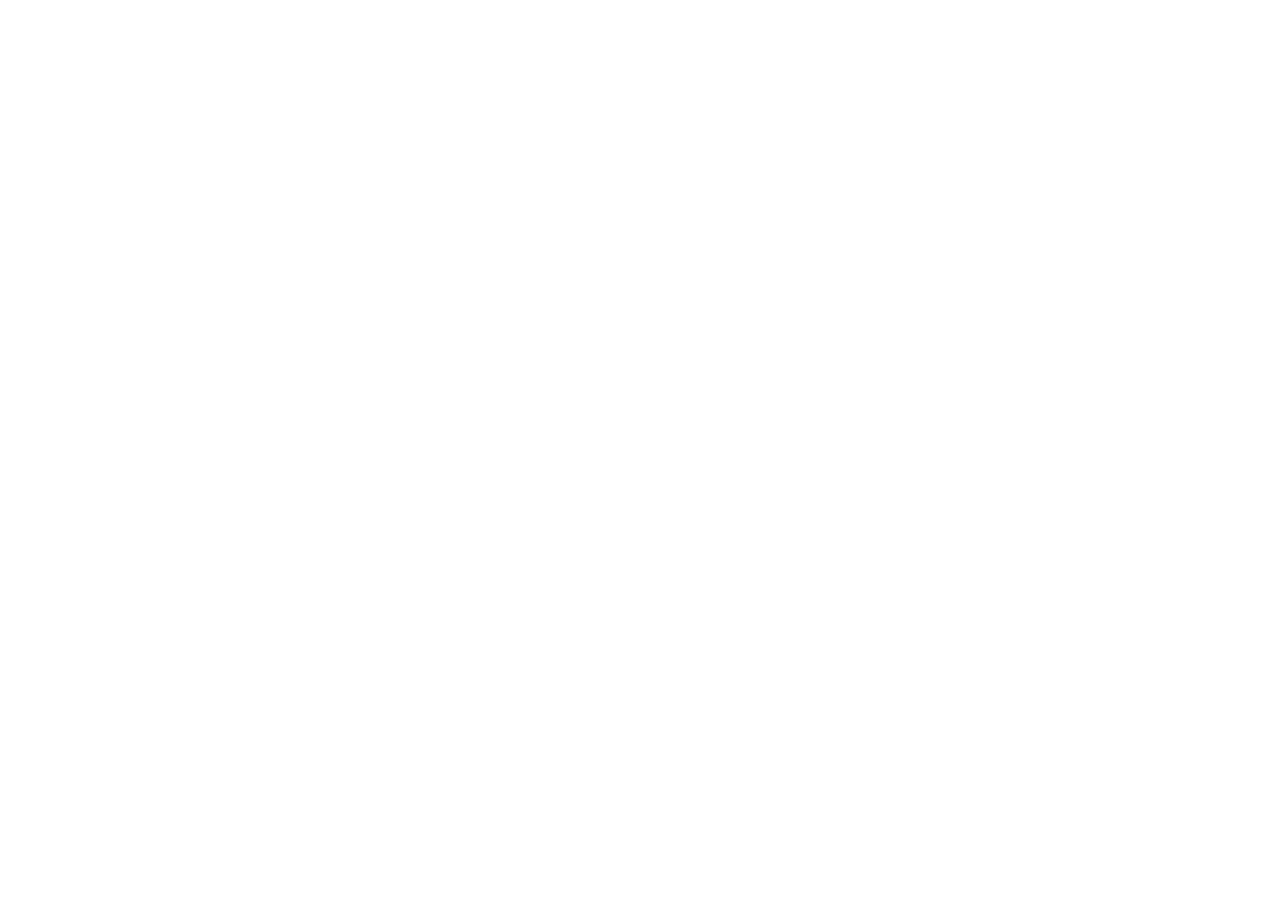
==== index.html @ 4bbabb9d "Add files via upload" ====
<!DOCTYPE html>
<html lang="en">
<head>
    <link rel="icon" href="images/logo.png" type="image/png">
    <meta charset="UTF-8">
    <meta name="viewport" content="width=device-width, initial-scale=1.0">
    <title>Swift-Guard</title>
    <link rel="stylesheet" href="style.css">
    <link rel="stylesheet" href="https://unpkg.com/aos@next/dist/aos.css" />
</head>
<body>
    <div id="spinner" class="spinner"></div>
    <!--header and nav section-->
    <div id="content">
    <header >
        <nav class="navbar">
            <a href="index.html" class="logo">
                <img src="images/logo.png" alt="logo">
            </a>
            <ul class="nav-links" data-aos="slide-left" data-aos-duration="1000">
                <li><a href="index.html">Home</a></li>
                <li><a href="about.html">About</a></li>
                <li><a href="#">FAQ</a></li>
                <li><a href="#">Features</a></li>
                <li><a href="#">Pricing</a></li>
                <li><a href="contact.html">Contact Us</a></li>
            </ul>
        </nav>
    </header>
    
    <!--first section-->

    <!--section1-->
    <section class="landing-page">
        <div class="content" data-aos="fade-left" data-aos-duration="1000">
            <h1>It's not just security, <br> it's an <span>Experience</span></h1>
            <p>Sed ut perspiciatis unde omnis iste natus error sit voluptatem accusantium<br>doloremque laudantium, totam rem aperiam, eaque ipsa quae. explicabo.</p>
            <div class="btn-class">
            <a href="#" class="btns" data-aos="fade-right">Get Started</a>
            </div>
        </div>
        <img src="images/bg1.png" alt="" class="bg1-img" width="500px" data-aos="fade-up">
    </section>
    <!--section1 ends here-->

    <!--section2-->
     <section class="second-section">
        <div class="content1" data-aos="fade-up" data-aos-duration="1000">
            <h2>Our Features</h2>
            <p>Lorem ipsum dolor sit amet consectetur. Amet tinciduct enim dui ornare. </p>
        </div>
        <div class="second-section-div" data-aos="fade-up" data-aos-delay="500">
            <div class="flex-box">
                <img src="images/base-feature1.svg" alt="">
            <h3>Easy Work Flow</h3>
            <p> Lorem ipsum dolor sit amet, consectetur adipiscing elit. Sed erat nibh tristique ipsum.</p>
            </div>
            <div class="flex-box">
                <img src="images/base-feature2.png" alt="">
            <h3>Flexibility</h3>
            <p> Lorem ipsum dolor sit amet, consectetur adipiscing elit. Sed erat nibh tristique ipsum.</p>
            </div>
            <div class="flex-box">
                <img src="images/base-feature3.svg" alt="">
            <h3>User friendly</h3>
            <p> Lorem ipsum dolor sit amet, consectetur adipiscing elit. Sed erat nibh tristique ipsum.</p>
            </div>
            <div class="flex-box">
                <img src="images/base-feature4.svg" alt="">
            <h3>Multiple Uses</h3>
            <p> Lorem ipsum dolor sit amet, consectetur adipiscing elit. Sed erat nibh tristique ipsum.</p>
            </div>
            <div class="flex-box">
                <img src="images/base-feature5.svg" alt="">
            <h3>Better components</h3>
            <p> Lorem ipsum dolor sit amet, consectetur adipiscing elit. Sed erat nibh tristique ipsum.</p>
            </div>
            <div class="flex-box">
                <img src="images/base-feature6.png" alt="">
            <h3>Well organised</h3>
            <p> Lorem ipsum dolor sit amet, consectetur adipiscing elit. Sed erat nibh tristique ipsum.</p>
            </div>
        </div>
     </section>
<!--section2 ends here-->

 <!--section3-->
     <section class="third-section">
        <div class="third-section-div" data-aos="fade-down" data-aos-duration="1000">
            <div class="real-stories">
                <div>
                <img src="images/quote.png" alt="" class="quote-img">
                </div>
                <div class="stories-txt">
                <h2>Real Stories from Real <br>Customers</h2>
                <p>Get inspired by these stories</p>
                </div>
            </div>
        </div>
<!--Testimonial area 1-->
        <div class="quote-flex">
        <div class="first-quote" data-aos="fade-right" data-aos-delay="100" data-aos-duration="1000">
            <h4>John doe</h4>
            <div class="first-quote-div">
                <div class="quote-img2">
                <img src="images/quote.png" alt="" width="16px" height="13px">
                </div>
            <div class="flow">
            <p>To quickly start my startup <br>landing page design, 
                I was<br> looking for a landing page UI Kit. <br>Menufy 
                is one of the best landing<br> page UI kit I have come across.<br>
                It's so flexible, well organised and <br>easily editable.
            </p>
            <div class="flo">
                <h5>Floyd Miles</h5>
                <p>Vice President, GoPro</p>
            </div>
            </div>
            </div>
        </div>
<!--Testimonial area 2-->
        <div class="first-quote2" data-aos="fade-left" data-aos-delay="200" data-aos-duration="1000">
            <h4>John doe</h4>
            <div class="first-quote-div2">
                <div class="quote-img2">
                <img src="images/quote.png" alt="" width="16px" height="13px">
                </div>
            <div class="flow2">
            <p>I used Menufy and created a landing page for <br> my 
                startup within a week. The Menufy UI Kit <br> is simple and 
                highly intuitive, so anyone can <br> use it.
            </p>
            <div class="flo2">
                <h5>Jane Cooper</h5>
                <p>CEO, Airbnb</p>
            </div>
            </div>
            </div>
        </div>
        </div>
<!--Testimonial area 3-->
        <div class="first-quote3" data-aos="fade-up" data-aos-delay="300" data-aos-duration="1000">
            <h4>John doe</h4>
            <div class="first-quote-div3">
                <div class="quote-img2">
                <img src="images/quote.png" alt="" width="16px" height="13px">
                </div>
            <div class="flow3">
            <p>Menufy saved our time in <br> 
               designing my company page.
            </p>
            <div class="flo3">
                <h5>Kristin Watson</h5>
                <p>Co-founder, Strapi</p>
            </div>
            </div>
            </div>
        </div>
<!--testimonial area ends here-->
     </section>
<!--section3 ends here-->

<!--section4-->
     <section class="section4">
        <div class="manage" data-aos="slide-right" data-aos-easing="ease-in-out" data-aos-duration="1000">
            <h1>Manage all guards<br>from your mobile</h1>
            <p>Download the app to manage your restaurant, keep track of the<br>sales 
                and complete tasks without procastinating. Stay on track and<br>complete
                on time!
            </p>
            <h5>Get the App</h5>
            <a href="#">
            <img src="images/google.png" alt="googleplay" class="goo-img">
            </a>
            <a href="#">
            <img src="images/appstore.png" alt="appstore">
            </a>
        </div>
        <div class="manage-img" data-aos="fade-up" data-aos-easing="ease-in-out" data-aos-duration="1000" data-aos-delay="600">
            <img src="images/Image.png" alt="appimage" class="app-image">
        </div>
     </section>
    <!--section4 ends here-->
    <section class="section5">
        <div class="achieve">
            <div class="ach1" data-aos="fade-right" data-aos-easing="ease-in-out" data-aos-duration="1000">
                <h1>Our 5 years of <br>achievements</h1>
                <p>With our super powers we have reached this</p>
            </div>
            <!---->
            <div class="ach-div" data-aos="fade-up" data-aos-easing="ease-in-out" data-aos-duration="1000">
                <!---->
                <div class="move">
                <div>
                    <img src="images/100m11.png" alt="" class="im-img">
                </div>
                <div>
                    <img src="images/100m12.png" alt="" class="im-img2">
                </div>
                <!---->
            <div class="ach2">
                <h3>100+</h3>
                <p>Downloads per day</p> <br><br>
                
                <h3>500+</h3>
                <p>Clients</p>
            </div>
            </div>
            </div>
        <!---->
            <div class="move" data-aos="fade-up" data-aos-easing="ease-in-out" data-aos-duration="1000">
            <div>
                <img src="images/100m13.png" alt="" class="im-img">
            </div>
            <div>
                <img src="images/100m14.png" alt="" class="im-img2">
            </div>
            </div>
        
            <!---->
            <div class="ach3" data-aos="fade-up" data-aos-easing="ease-in-out" data-aos-duration="1000">
               
                <h3>1 Million</h3>
                <p>Users</p> <br><br>
               
                <h3>140</h3>
                <p>Countries</p>
            </div>
        </div>
    </section>
    <section class="section6">
        <div class="last-div" data-aos="fade-up" data-aos-easing="ease-out" data-aos-duration="1000">
            <h1>How our ecosystem work<br> have a quick look</h1>
            <p>Lorem ipsum dolor sit amet consectetur. Tempor sagittis amet <br>fringilla aliquam vel magna sed nec. Dolor venenatis turpis amet<br>vulputate.</p>
            <img src="images/video.png" alt="" data-aos="fade-up" data-aos-easing="ease-in-out" data-aos-duration="1000">
        </div>
    </section>
    
    <footer data-aos="fade-up" data-aos-easing="ease-out" data-aos-duration="1000">
        <div class="left">
            <a href="index.html">
            <img src="images/logo.png" alt="">
            </a>
            <a href="#">
            <h4>Download Now</h4>
            </a>
            <ul>
            <a href="about.html">
            <li><h4>About</h4></li>
            </a>
            <a href="#">
            <li><h4>Features</h4></li>
            </a>
            <a href="#">
            <li><h4>FAQ</h4></li>
            </a>
            <a href="#">
            <li><h4>Pricing</h4></li>
            </a>
            </ul>
        </div>
        <div class="right">
            <h4>Get the App</h4>
            <div>
            <a href="#">
            <img src="images/appstore.png" alt="">
            </a>
            </div>
            <div>
            <a href="#">
            <img src="images/google.png" alt="">
            </a>
            </div>
        </div>
    </footer>
    </div>

     <script src="https://unpkg.com/aos@next/dist/aos.js"></script>
    <script>
      AOS.init();
    </script>
</body>
</html>
---- style.css ----
@import url('https://fonts.googleapis.com/css2?family=Inter:ital,opsz,wght@0,14..32,100..900;1,14..32,100..900&family=Roboto:ital,wght@0,100;0,300;0,400;0,500;0,700;0,900;1,100;1,300;1,400;1,500;1,700;1,900&display=swap');

* {
    margin: 0;
    padding: 0;
    text-decoration: none;
    list-style: none;
    box-sizing: border-box;
    font-family: "Inter", sans-serif;
}

body {
    margin: 0;
    padding: 0;
    width: 100%;
    height: 100vh;
}

#spinner {
    width: 50px;
    height: 50px;
    border: 5px solid rgba(255, 0, 0, 0.3);
    border-top: 5px solid red;
    border-radius: 50%;
    animation: spin 1s linear infinite;
    position: fixed;
    top: 50%;
    left: 50%;
    transform: translate(-50%, -50%);
    display: none;
}

@keyframes spin {
    0% { transform: rotate(0deg);}
    100% {transform: rotate(360deg);}
}

header {
    position: absolute;
    top: 0;
    left: 0;
    width: 100%;
    z-index: 10;
    padding: 10px 20px;
    height: 90px;
    background-color: #000000;
    position: fixed;
}

.navbar {
    display: flex;
    justify-content: space-between;
    align-items: center;
    padding: 0 8vw;
    top: 19px;
}

.nav-links {
    display: flex;
    gap: 28px;
}

.nav-links a {
    color: white;
    font-size: 1rem;
    position: relative;
    padding: 0 10px;
}


.nav-links a::after {
    content: "";
    position: absolute;
    background-color: red;
    border-radius: 5px;
    height: 5px;
    width: 0;
    left: 0;
    bottom: -10px;
    transition: 0.5s;
}

.nav-links a:hover::after {
    width: 100%;
}

.landing-page {
    height: 100vh;
    background-image: url('images/Background.png');
    background-position: center;
    display: flex;
    justify-content: center;
    background-size: cover;
    align-items: center;
    margin-top: 30px;
    padding: 20px;
    position: relative;
    background-color: #101010;
}

.content {
    padding: 20px;
    border-radius: 10px;
    line-height: 28px;
}

.content h1 {
    color: white;
    font-size: 60px;
    font-weight: 700;
    line-height: 72px;
   
}

.content p {
    font-size: 18px;
    line-height:28px;
    color: #aaa;
}

.content span {
    color: red;
}

.bg1-img {
    padding-left: 55px;
}

.btns {
    font-size: 16px;
    background-color: red;
    color: white;
    padding: 15px 20px;
}

.btns:hover {
    background-color: #ce1511;
}

.btn-class {
    margin-top: 30px;
}

.second-section {
    background-color: #101010;
    color: white;
    padding-top: 120px;
}

.content1 {
    text-align: center;
    padding-bottom: 30px;
}

.content1 h2{
    font-size: 48px;
}

.content1 p {
    font-size: 18px;
    color: #aaa;
}

.second-section-div {
    width: 100%;
    height: auto;
    display: flex;
    flex-direction: row;
    flex-wrap: wrap;
    justify-content: center;
}

.flex-box {
    width: 300px;
    height: 200px;
    text-align: center;
    margin: 20px 70px;
}

.second-section-div h3 {
    font-size: 30px;
}

.second-section-div p {
    font-size: 14px;
    color: #aaa;
    line-height: 24px;
}

.third-section {
    background-color: #242424;
    padding-bottom: 80px;
}

.third-section-div {
    background-color: #242424;
    display: flex;
}

.real-stories {
    margin-left: 110px;
    padding-top: 50px;
    display: flex;
}

.real-stories h2 {
    color: white;
    font-size: 48px;

}

.real-stories p {
    color: #aaa;
    font-size: 18px;
}

.quote-img {
    z-index: 1;
    position: absolute;
}

.stories-txt {
    z-index: 2;
    position: relative;
    margin-left: 100px;
    margin-top: 50px;
}

.quote-flex {
    display: flex;
}

.first-quote {
    width: 384px;
    height: 424px;
    background-color: black;
    border-radius: 10px;
    margin-left: 310px;
    margin-top: 50px;
    padding-top: 20px;
}

.first-quote h4 {
    color: white;
    font-size: 24px;
    padding-top: 30px;
    padding-left: 30px;
}


.first-quote-div p {
    color: #E5E7EB;
    font-size: 18px;
    padding-left: 20px;
}

.first-quote-div {
    display: flex;
    padding-left: 30px;
    margin: 6px;
    padding-top: 30px;
}

.flo p {
    font-size: 14px;
    color: #D1D5DB;
}

.flo h5 {
    color: white;
    font-size: 18px;
    padding-top: 30px;
    padding-left: 20px;
}

.flow {
    line-height: 28px;
}

.first-quote2 {
    width: 488px;
    height: 340px;
    background-color: black;
    border-radius: 10px;
    margin-left: 40px;
    margin-top: -80px;
    padding-top: 20px;
}

.first-quote2 h4 {
    color: white;
    font-size: 24px;
    padding-top: 30px;
    padding-left: 30px;
}


.first-quote-div2 p {
    color: #E5E7EB;
    font-size: 18px;
    padding-left: 20px;
}

.first-quote-div2 {
    display: flex;
    padding-left: 30px;
    margin: 6px;
    padding-top: 30px;
}

.flo2 p {
    font-size: 14px;
    color: #D1D5DB;
}

.flo2 h5 {
    color: white;
    font-size: 18px;
    padding-top: 30px;
    padding-left: 20px;
}

.flow2 {
    line-height: 28px;
}

.first-quote3 {
    width: 384px;
    height: 284px;
    background-color: black;
    border-radius: 10px;
    margin-left: 735px;
    margin-top: -190px;
}

.first-quote3 h4 {
    color: white;
    font-size: 24px;
    padding-top: 30px;
    padding-left: 30px;
}


.first-quote-div3 p {
    color: #E5E7EB;
    font-size: 18px;
    padding-left: 20px;
}

.first-quote-div3 {
    display: flex;
    padding-left: 30px;
    margin: 6px;
    padding-top: 30px;
}

.flo3 p {
    font-size: 14px;
    color: #D1D5DB;
}

.flo3 h5 {
    color: white;
    font-size: 18px;
    padding-top: 30px;
    padding-left: 20px;
}

.flow3 {
    line-height: 28px;
}

.section4 {
    background-color: black;
    color: white;
    display: flex;
    padding-left: px;
}

.manage h1 {
    font-size: 48px;
    line-height: 60px;
}

.manage p {
    font-size: 18px;
    line-height: 28px;
    color: #E5E7EB;
}

.manage {
    margin-top: 120px;
    margin-left: 100px;
}

.manage h5 {
    font-size: 18px;
    font-weight: 500;
    line-height: 28px;
    color: #E5E7EB;
    padding-top: 50px;
    padding-bottom: 7px;
}

.goo-img {
    margin-right: 10px;
}

.app-image {
    margin-left: 50px;
}

.section5 {
    background-color: #242424;
}

.achieve {
    display: flex;
    padding-left: 100px;
    padding-top: 150px;
    padding-bottom: 150px;
}

.ach1 h1 {
    font-size: 48px;
    line-height: 60px;
    color: #E5E7EB;
}

.ach1 {
    font-size: 18px;
    line-height: 28px;
    color: #E5E7EB;
}

.ach2 {
    margin-right: 100px;
}

.ach2 h3 {
    font-size: 36px;
    line-height: 45px;
    color: #E5E7EB;
}

.ach2 p {
    font-size: 16px;
    line-height: 24px;
    color: #E5E7EB;
}

.ach3 h3 {
    font-size: 36px;
    line-height: 45px;
    color: #E5E7EB;
}

.ach3 p {
    font-size: 16px;
    line-height: 24px;
    color: #E5E7EB;
}

.ach-div {
    display: flex;
    margin-left: 250px;
}

.im-img {
    margin-right: -30px;
    margin-top: 15px;
}

.im-img2 {
  margin-top: 120px;
  margin-right: 26px;
}

.move {
    display: flex;
}

.section6 {
    background-color: #000000;
    color: white;
    text-align: center;
}

.last-div {
    padding-top: 50px;
}

.last-div h1 {
    font-size: 48px;
}

.last-div p {
    font-size: 18px;
    color: #E5E7EB;
}

.last-div img {
    padding-top: 50px;
    padding-bottom: 80px;
}

footer {
    background-color: #000000;
    color: #E5E7EB;
    display: flex;
    justify-content: space-between;
    align-items: center;
    padding: 0 8vw;
    top: 19px;
    margin-top: 0.5px;
    border-top: #aaa;
    padding-bottom: 30px;
}

.left {
    padding-top: 50px;
}

.left a {
    color: white;
    transition: 0.4s;
}

.left a:hover {
    color: #FF1816;
}

.left ul {
    display: flex;
    justify-content: space-between;
}

.left li {
    padding: 10px 20px 20px 0;
}

.left h4 {
    font-size: 16px;
    padding-top: 20px;
}

.right {
    padding-top: 50px;
}

.right img {
    padding-top: 20px ;
}

::-webkit-scrollbar {
    width: 5px;
}

::-webkit-scrollbar-track {
    background-color: transparent;
}

::-webkit-scrollbar-thumb {
    background: linear-gradient(#FF1816,#FF1816);
    border-radius: 9px;
}

.video-part {
    position: relative;
    margin-top: 80px;
}

.play_btn {
    position: absolute;
    top: 300px;
    right: 630px;
    cursor: pointer;
}

.our-vision {
    background-color: #000000;
    color: white;
    padding-bottom: 90px;
    height: 700px;
}

.our-vision-txt {
    text-align: center;
}

.our-vision-txt h1 {
    font-size: 48px;
    padding-top: 60px;
}

.our-vision-txt p {
    font-size: 18px;
    line-height: 28px;
}

.our-vision-box {
    background-color: #242424;
    width: 393.92px;
    height: 263.66px;
    border-radius: 10.42px;
    padding-left: 15px;
    padding-top: 30px;
    margin: 20px;
    margin-top: 80px;
    position: relative;
}

.lines {
    position: absolute;
    padding-top: 0px;
    padding-bottom: 20px;
    margin-top: 25px;
}

.lines .center {
    right: 510px;
    top: 0px;
}

.lngbar {
    right: 0px;
    left: 60px;
    margin-right: 40px;
    padding-right: 60px;
    margin-bottom: 80px;
    align-self: center;
}

.our-vision-box h3 {
    color: #FF1816;
    font-size: 20.84px;
    padding-left: 20px;
}

.our-vision-box-p p {
    font-size: 18.76px;
    line-height: 22.7px;
    justify-content: center;
}

.our-vision-box-p {
    padding-top: 30px;
}

.our-vision-box-flex {
    display: flex;
    align-items: center;
}

.box-flex {
    display: flex;
    justify-content: center;
    margin-top: 70px;
}

/*** news Start ***/
.news .news-item {
    position: relative;
    overflow: hidden;
    z-index: 1;
    color: #FFF3F3;
}

.text-white .mb-4 {
    color: #FFF3F3;
}

.news .news-item::after {
    width: 100%;
    height: 100%;
    position: absolute;
    content: "";
    top: 0;
    left: 0;
    display: flex;
    z-index: 2;
}


.news .news-item .news-content {
    position: absolute;
    width: 100%; 
    height: 100%; 
    padding: 20px; 
    justify-content: end; 
    bottom: -60px; 
    left: 0;
    transition: 0.5s;
    z-index: 3;
}

.news .news-item:hover .news-content {
    position: absolute;
    width: 100%; 
    height: 100%; 
    padding: 20px; 
    justify-content: end; 
    bottom: 0px; 
    left: 0;
}

.end-sec {
    background-image: url('images/Rectangle8.png');
    text-align: center;
    padding-bottom: 60px;
}

.end-sec h3 {
    font-size: 25px;
    line-height: 30.26px;
    color: white;
    padding-top: 30px;
    padding-bottom: 10px;
}

.end-sec p {
    font-size: 18px;
    line-height: 21.78px;
    font-weight: 500;
    color: white;
    padding-bottom: 40px;
}

.end-btn1 {
    top: 30px;
    color: white;
    padding: 13px 28px;
    border-radius: 5px;
    background-color: #FF1816;
    margin-right: 10px;
}

.end-btn2 {
    top: 30px;
    color: white;
    padding: 13px 28px;
    border-radius: 5px;
    background-color: #FF1816;
}

.cont-page {
    background: linear-gradient(#3c0606, #8a0303, #560505, #700404);
    color: white;
    padding-top: 150px;
    height: 250px;
}

.cont-page h1 {
    font-size: 48px;
    margin-top: -70px;
    text-align: center;
}

.cont-page {
    display: flex;
    justify-content: center;
    align-items: center;
    background-image: linear-gradient(145deg, var(#080808), var(#3C0606));
}

.get-us {
    background-color: #242424;
}

.buttons {
    display: flex;
    gap: 10px;
}

.btn {
    padding: 8px 16px;
    border-radius: 4px;
    text-decoration: none;
    font-size: 14px;
    font-weight: bold;
    border: none;
    cursor: pointer;
}

.contact-container {
    display: flex;
    max-width: 1200px;
    margin: 0 auto;
    padding-top: 50px;
    padding-bottom: 50px;
}

.contact-content {
    margin-right: 120px;
    margin-left: 100px;
    margin-top: 60px;
    position: relative;
}

.contact-content h1 {
    font-size: 40px;
    margin-bottom: 10px;
    color: white;
}

.contact-content p {
    color: white;
}

.contact-content p a {
    color: #1a73e8;
    text-decoration: none;
}

.contact-form {
    width: 100%;
    max-width: 500px;
    background-color: #1a1a1a;
    padding: 20px;
    margin-top: 70px;
    border-radius: 10px;
    box-shadow: 0 0 10px rgba(0, 0, 0, 0.5);
}

.form-group {
    margin-bottom: 20px;
    text-align: left;
}

.form-group label {
    display: block;
    margin-bottom: 5px;
    font-size: 14px;
    color: white;
}

.form-group input,
.form-group textarea,
.form-group select {
    width: 100%;
    padding: 10px;
    border-radius: 4px;
    border: none;
    background-color: #333333;
    color: #ffffff;
    font-size: 14px;
}

.form-group textarea {
    resize: none;
}

.phone-group {
    display: flex;
    flex-direction: column;
}

.phone-input {
    display: flex;
    gap: 10px;
}

.country-code {
    position: relative;
    display: flex;
    align-items: center;
    margin-right: 10px;
}

#country-code {
    padding-left: 30px;
    font-size: 16px;
    border-radius: 4px;
    border: 1px solid #ccc;
    background-color: #1a1a1a;
    color: #fff;
    appearance: none;
    outline: none;
    cursor: pointer;
}

.country-code select {
    width: 100%;
    padding-right: 40px;
}

#flag-icon {
    position: absolute;
    display: inline-block;
    margin-right: 15px;
    left: 10px;
    top: 50%;
    transform: translateY(-50%);
    font-size: 18px;
}

.char-count {
    font-size: 12px;
    color: #aaaaaa;
    text-align: right;
    margin-top: 5px;
}

.submit-btn {
    width: 100%;
    background-color: #ce1511;
    color: #ffffff;
    padding: 12px;
    font-size: 16px;
    border-radius: 4px;
    border: none;
    cursor: pointer;
}

.submit-btn:hover {
    background-color: #700404;
}

#content {
    display: none;
}

@media (max-width: 768px) {
    .navbar {
        flex-direction: column;
        align-items: flex-start;
    }

    .nav-links {
        flex-direction: column;
        gap: 10px;
        margin-top: 10px;
    }

    .buttons {
        margin-top: 10px;
        width: 100%;
        justify-content: space-between;
    }

    .contact-content h1 {
        font-size: 28px;
    }

    .contact-form {
        padding: 15px;
    }
    .contact-container {
        flex-direction: column;
    }
}

@media (max-width: 480px) {
    .contact-content h1 {
        font-size: 24px;
    }

    .form-group input,
    .form-group textarea,
    .form-group select {
        padding: 8px;
        font-size: 12px;
    }

    .submit-btn {
        padding: 10px;
        font-size: 14px;
    }
}
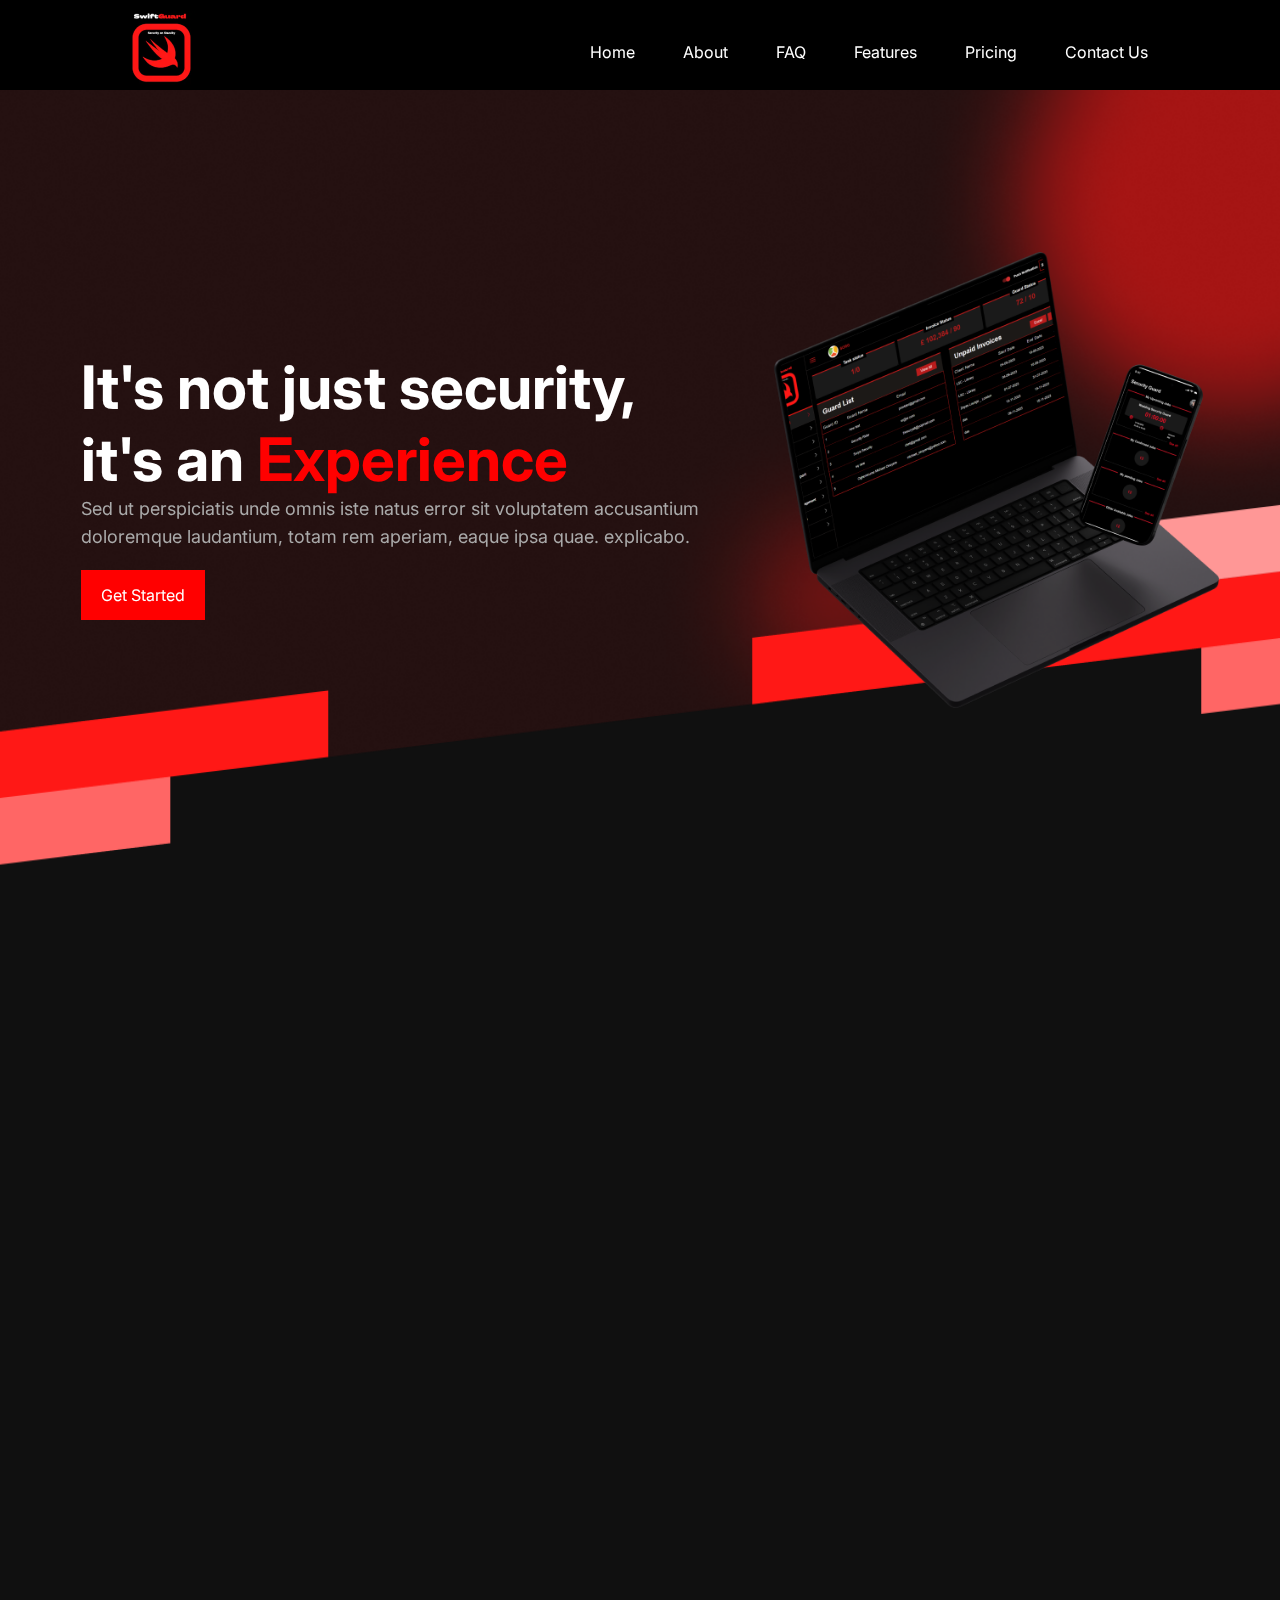
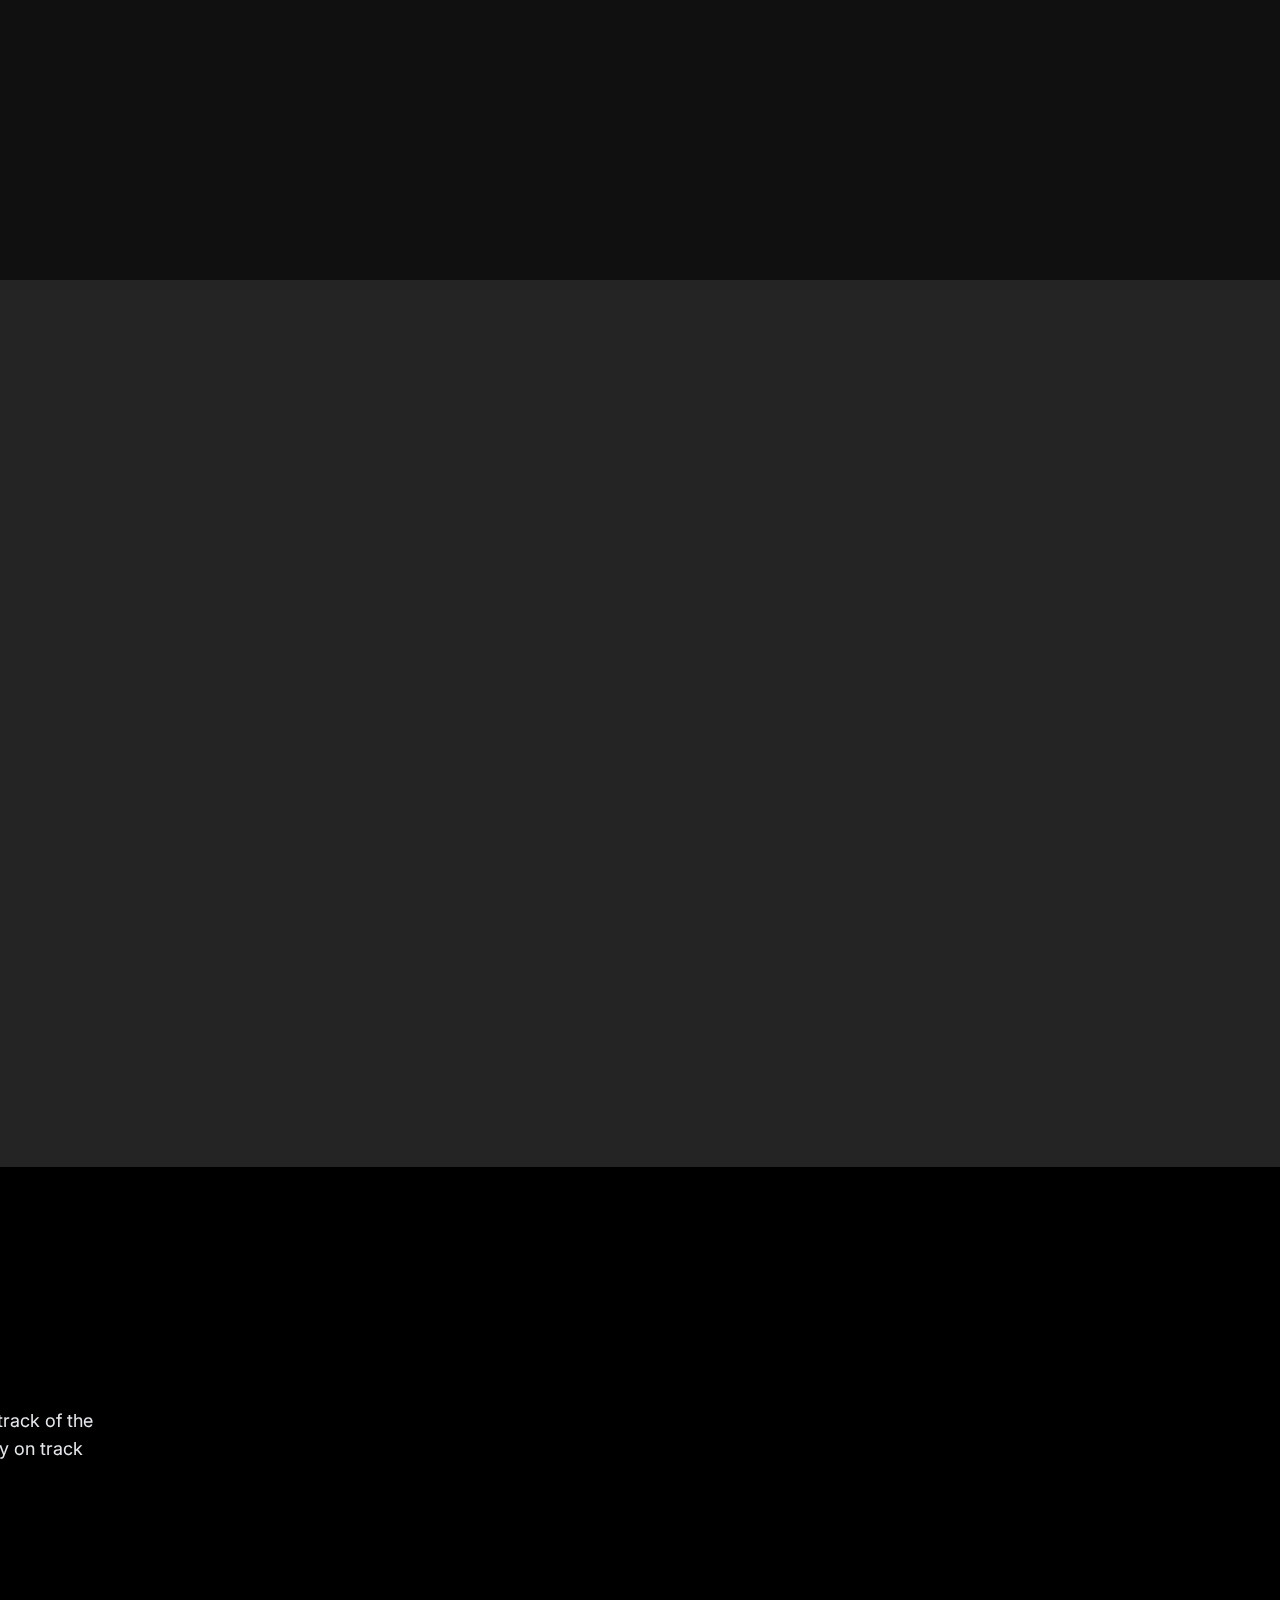
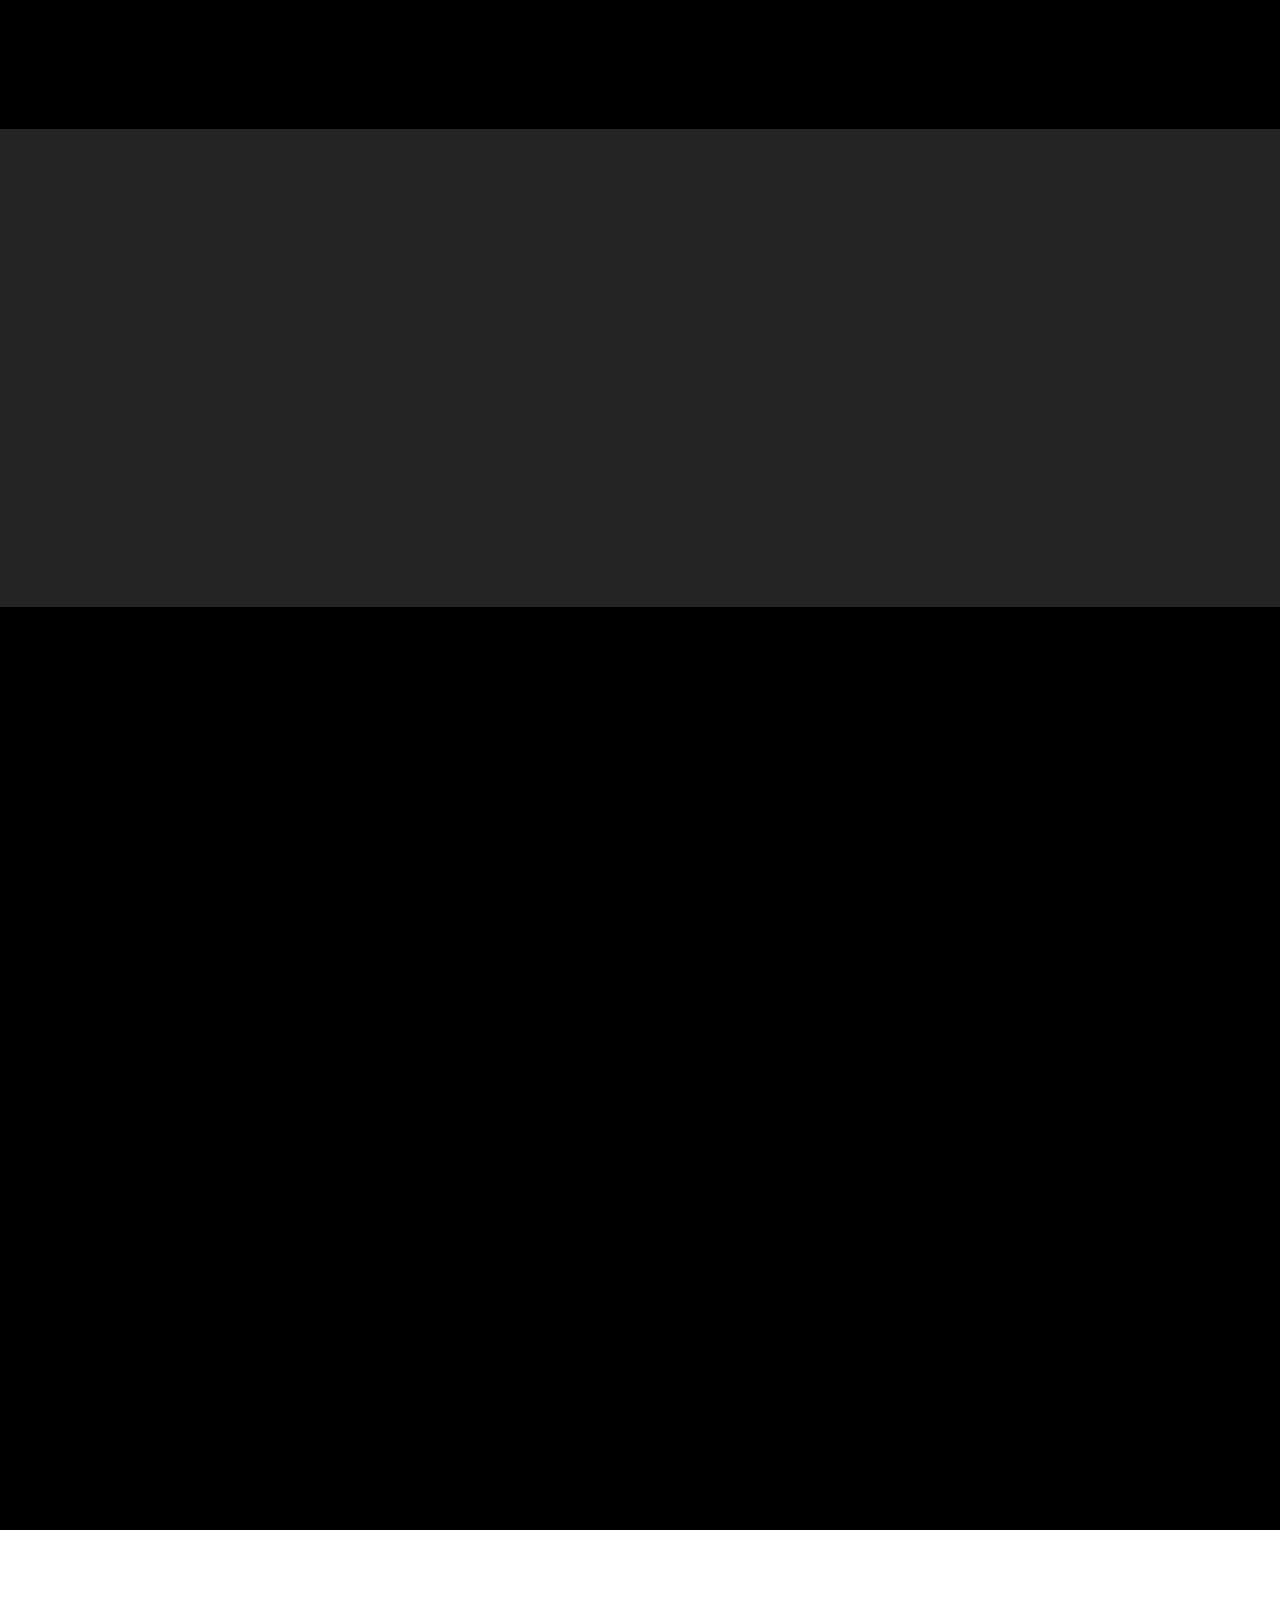
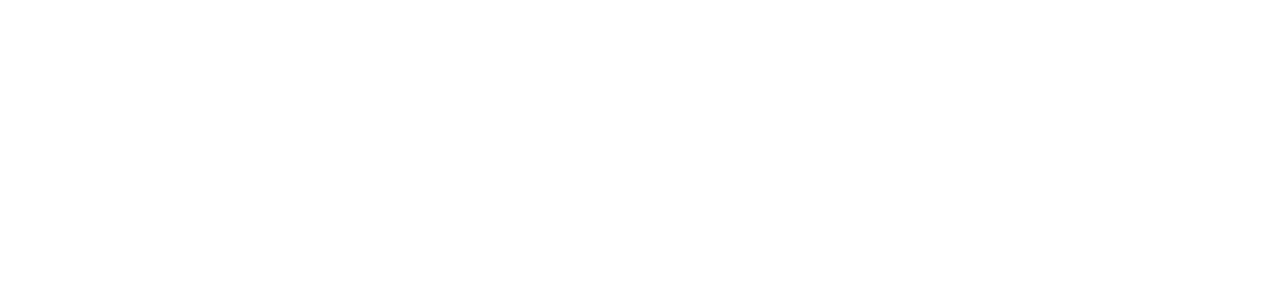
==== commit 6c9e2df9: "Update index.html" ====
--- a/index.html
+++ b/index.html
@@ -11,7 +11,6 @@
 <body>
     <div id="spinner" class="spinner"></div>
     <!--header and nav section-->
-    <div id="content">
     <header >
         <nav class="navbar">
             <a href="index.html" class="logo">
@@ -273,7 +272,7 @@
             </div>
         </div>
     </footer>
-    </div>
+
 
      <script src="https://unpkg.com/aos@next/dist/aos.js"></script>
     <script>
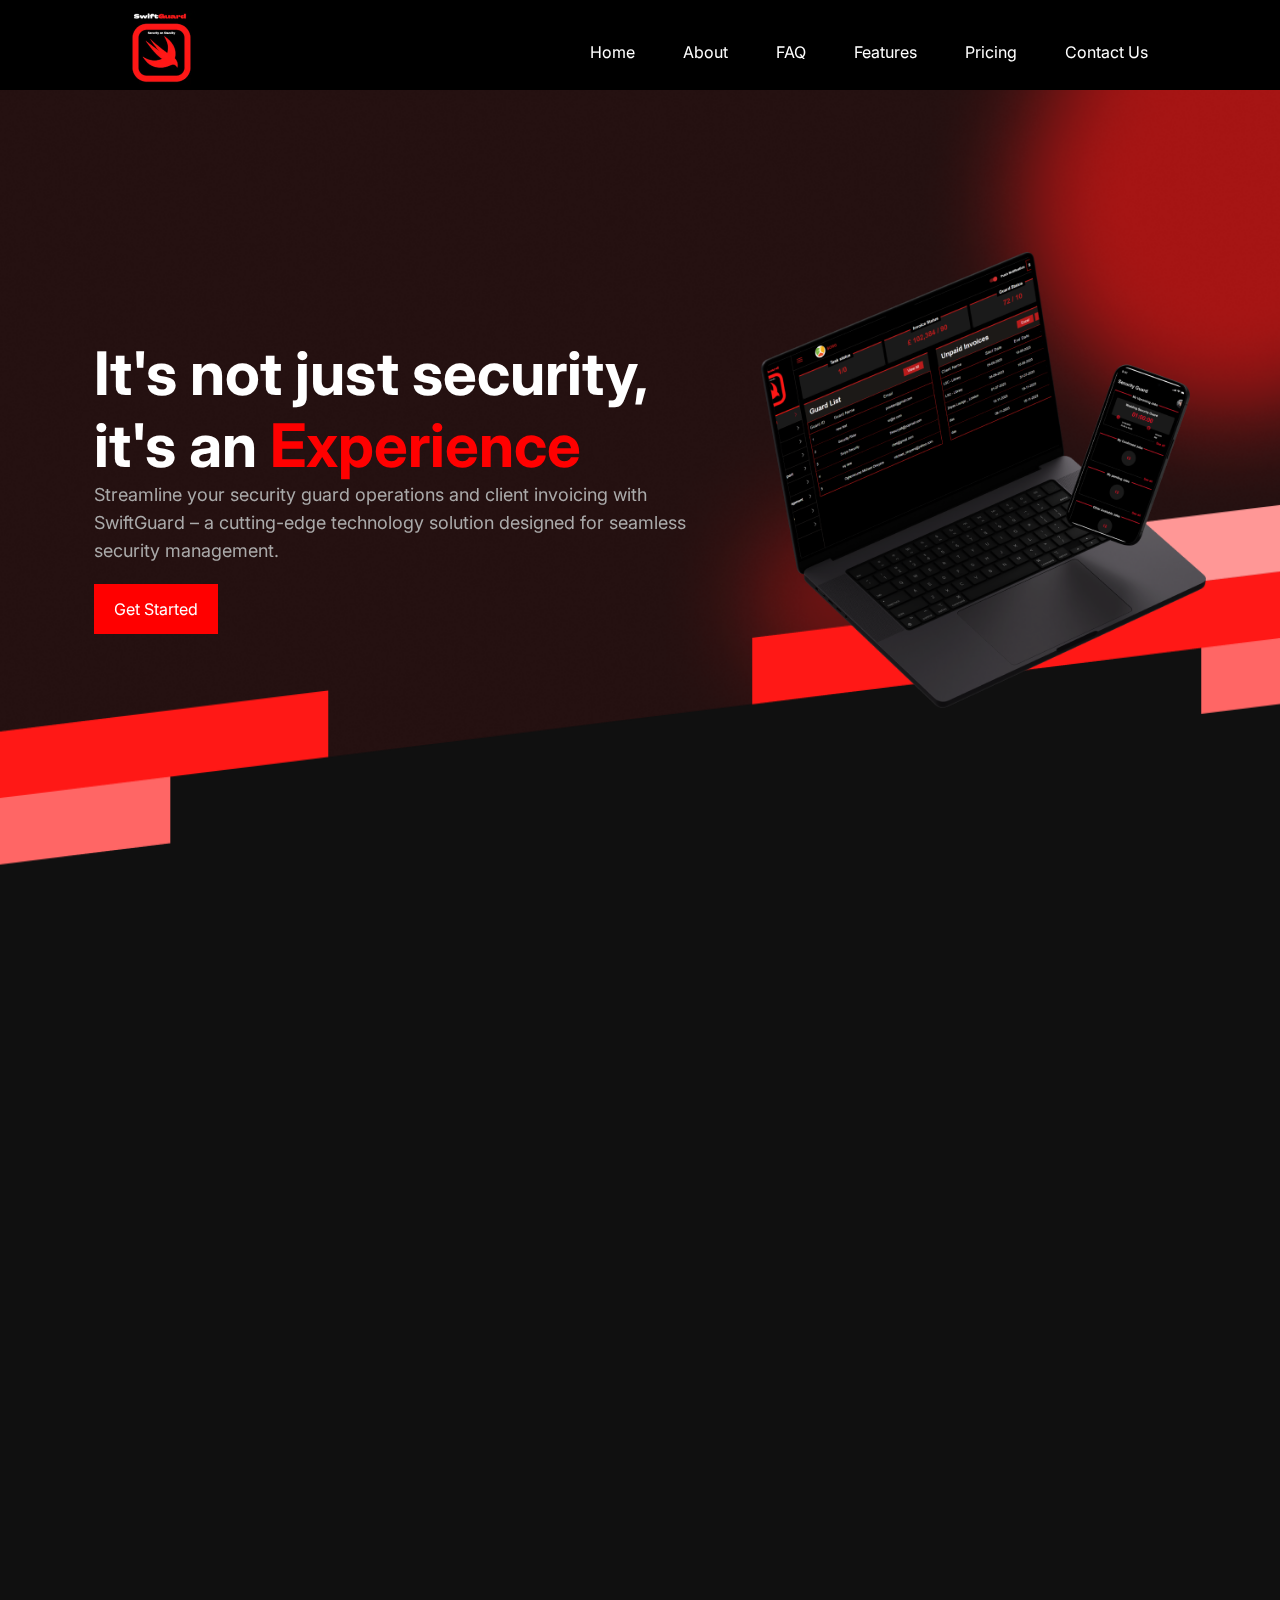
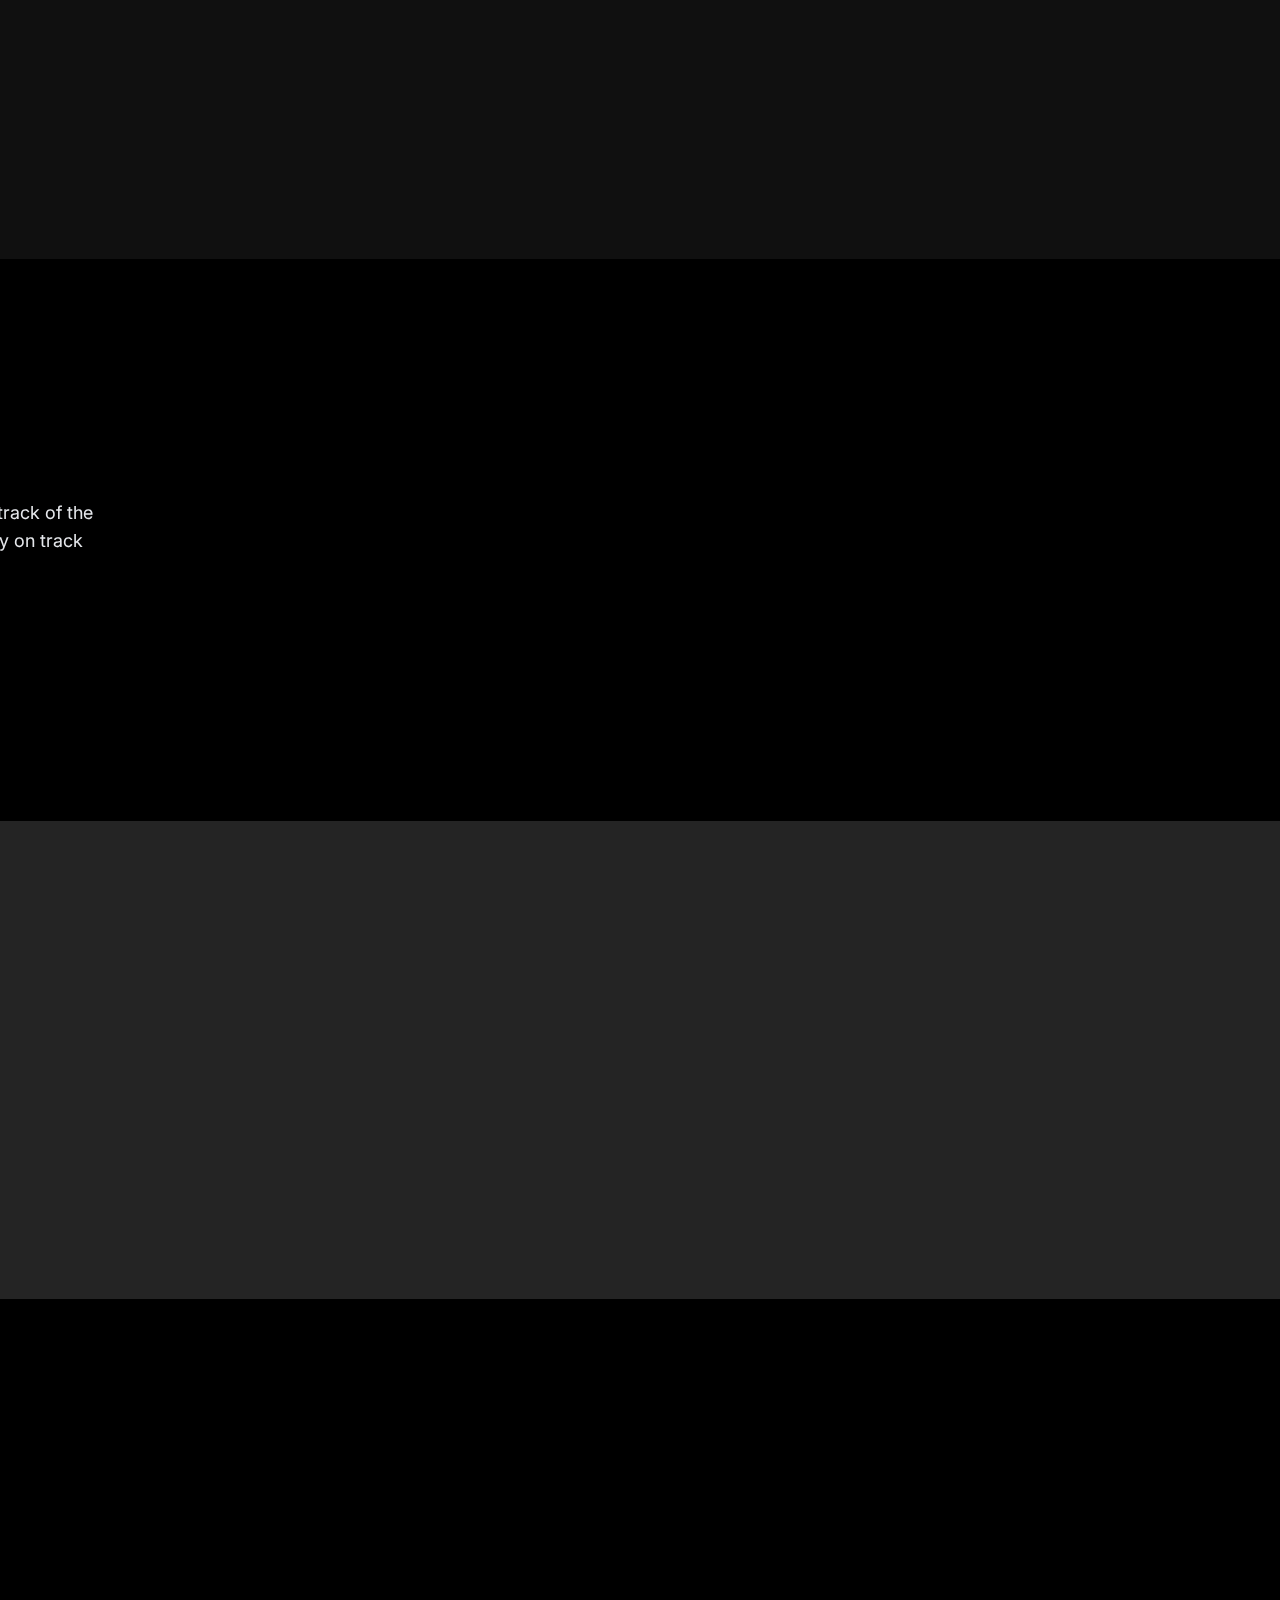
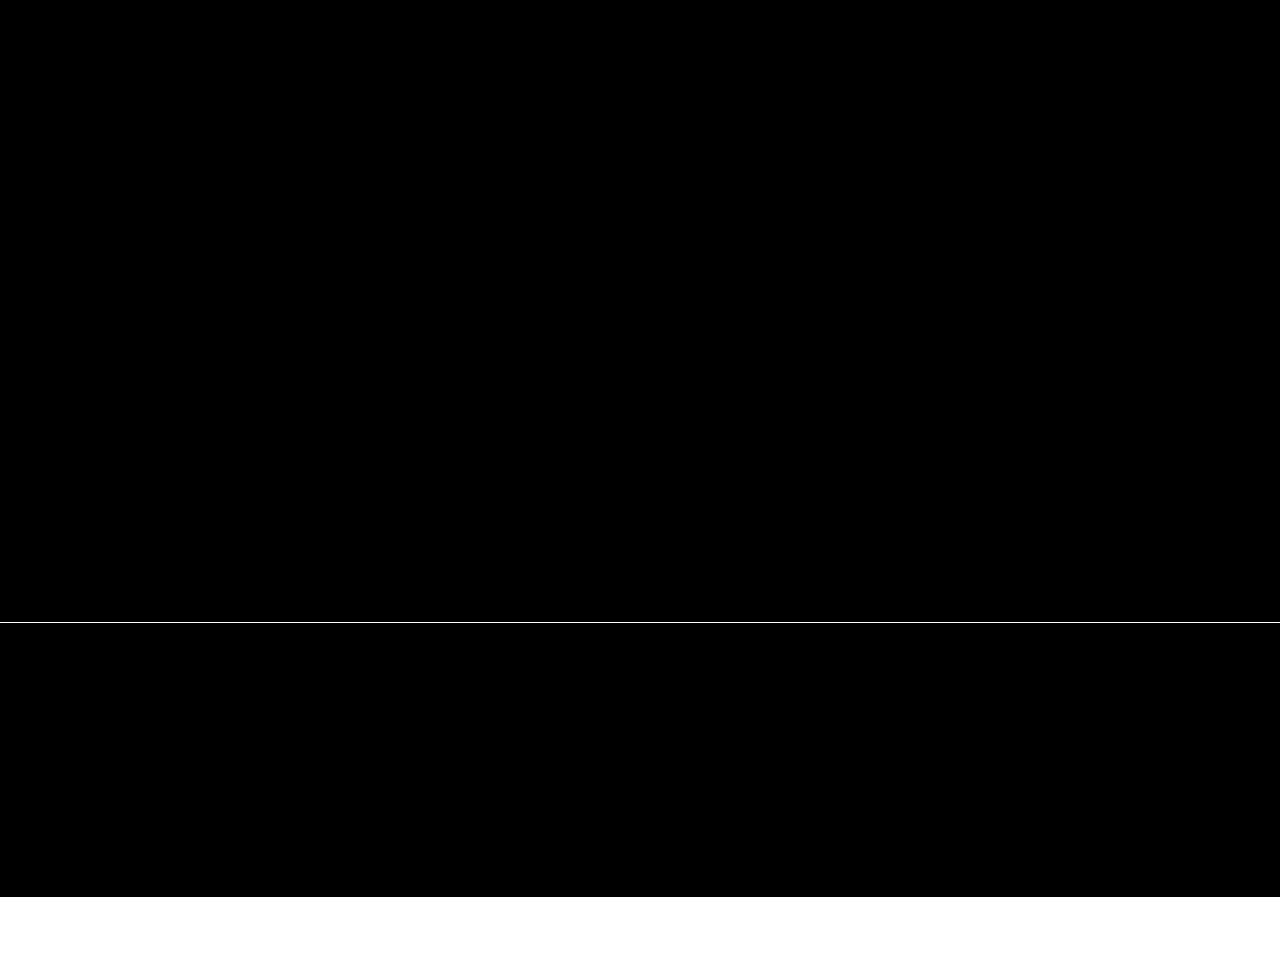
==== commit c78bc0e1: "Update index.html" ====
--- a/index.html
+++ b/index.html
@@ -11,6 +11,7 @@
 <body>
     <div id="spinner" class="spinner"></div>
     <!--header and nav section-->
+
     <header >
         <nav class="navbar">
             <a href="index.html" class="logo">
@@ -19,7 +20,7 @@
             <ul class="nav-links" data-aos="slide-left" data-aos-duration="1000">
                 <li><a href="index.html">Home</a></li>
                 <li><a href="about.html">About</a></li>
-                <li><a href="#">FAQ</a></li>
+                <li><a href="faq.html">FAQ</a></li>
                 <li><a href="#">Features</a></li>
                 <li><a href="#">Pricing</a></li>
                 <li><a href="contact.html">Contact Us</a></li>
@@ -33,7 +34,7 @@
     <section class="landing-page">
         <div class="content" data-aos="fade-left" data-aos-duration="1000">
             <h1>It's not just security, <br> it's an <span>Experience</span></h1>
-            <p>Sed ut perspiciatis unde omnis iste natus error sit voluptatem accusantium<br>doloremque laudantium, totam rem aperiam, eaque ipsa quae. explicabo.</p>
+            <p>Streamline your security guard operations and client invoicing with <br>SwiftGuard – a cutting-edge technology solution designed for seamless <br>security management.</p>
             <div class="btn-class">
             <a href="#" class="btns" data-aos="fade-right">Get Started</a>
             </div>
@@ -46,44 +47,43 @@
      <section class="second-section">
         <div class="content1" data-aos="fade-up" data-aos-duration="1000">
             <h2>Our Features</h2>
-            <p>Lorem ipsum dolor sit amet consectetur. Amet tinciduct enim dui ornare. </p>
-        </div>
-        <div class="second-section-div" data-aos="fade-up" data-aos-delay="500">
+        </div>
+        <div class="second-section-div" data-aos="fade-up" data-aos-delay="200" data-aos-duration="1000">
             <div class="flex-box">
                 <img src="images/base-feature1.svg" alt="">
             <h3>Easy Work Flow</h3>
-            <p> Lorem ipsum dolor sit amet, consectetur adipiscing elit. Sed erat nibh tristique ipsum.</p>
+            <p> Intuitive interface, simplifying every task for enhanced productivity.</p>
             </div>
             <div class="flex-box">
                 <img src="images/base-feature2.png" alt="">
             <h3>Flexibility</h3>
-            <p> Lorem ipsum dolor sit amet, consectetur adipiscing elit. Sed erat nibh tristique ipsum.</p>
+            <p> Tailor your security operation settings anytime, ensuring full control and adaptability.</p>
             </div>
             <div class="flex-box">
                 <img src="images/base-feature3.svg" alt="">
             <h3>User friendly</h3>
-            <p> Lorem ipsum dolor sit amet, consectetur adipiscing elit. Sed erat nibh tristique ipsum.</p>
+            <p> Effortless setup for security guards and job providers, on mobile and web platforms.</p>
             </div>
             <div class="flex-box">
                 <img src="images/base-feature4.svg" alt="">
-            <h3>Multiple Uses</h3>
-            <p> Lorem ipsum dolor sit amet, consectetur adipiscing elit. Sed erat nibh tristique ipsum.</p>
+            <h3>Access to Multiple Uses</h3>
+            <p> Use the 'Invite All' feature to quickly invite multiple security guards to a job.</p>
             </div>
             <div class="flex-box">
                 <img src="images/base-feature5.svg" alt="">
-            <h3>Better components</h3>
-            <p> Lorem ipsum dolor sit amet, consectetur adipiscing elit. Sed erat nibh tristique ipsum.</p>
+            <h3>In-app Messenger</h3>
+            <p> Send instant alerts and updates to all security guards with our in-app notification system.</p>
             </div>
             <div class="flex-box">
                 <img src="images/base-feature6.png" alt="">
-            <h3>Well organised</h3>
-            <p> Lorem ipsum dolor sit amet, consectetur adipiscing elit. Sed erat nibh tristique ipsum.</p>
+            <h3>In-app Clock in/out</h3>
+            <p> Manage security guard check-in/out, and automatically generate invoices and payroll.</p>
             </div>
         </div>
      </section>
 <!--section2 ends here-->
 
- <!--section3-->
+ <!--section3--
      <section class="third-section">
         <div class="third-section-div" data-aos="fade-down" data-aos-duration="1000">
             <div class="real-stories">
@@ -96,7 +96,7 @@
                 </div>
             </div>
         </div>
-<!--Testimonial area 1-->
+<!--Testimonial area 1--
         <div class="quote-flex">
         <div class="first-quote" data-aos="fade-right" data-aos-delay="100" data-aos-duration="1000">
             <h4>John doe</h4>
@@ -117,7 +117,7 @@
             </div>
             </div>
         </div>
-<!--Testimonial area 2-->
+<!--Testimonial area 2--
         <div class="first-quote2" data-aos="fade-left" data-aos-delay="200" data-aos-duration="1000">
             <h4>John doe</h4>
             <div class="first-quote-div2">
@@ -137,7 +137,7 @@
             </div>
         </div>
         </div>
-<!--Testimonial area 3-->
+<!--Testimonial area 3--
         <div class="first-quote3" data-aos="fade-up" data-aos-delay="300" data-aos-duration="1000">
             <h4>John doe</h4>
             <div class="first-quote-div3">
@@ -235,8 +235,8 @@
         </div>
     </section>
     
-    <footer data-aos="fade-up" data-aos-easing="ease-out" data-aos-duration="1000">
-        <div class="left">
+    <footer>
+        <div class="left" data-aos="fade-up" data-aos-easing="ease-out" data-aos-duration="1000">
             <a href="index.html">
             <img src="images/logo.png" alt="">
             </a>
@@ -258,7 +258,7 @@
             </a>
             </ul>
         </div>
-        <div class="right">
+        <div class="right" data-aos="fade-up" data-aos-easing="ease-out" data-aos-duration="1000">
             <h4>Get the App</h4>
             <div>
             <a href="#">
@@ -272,7 +272,7 @@
             </div>
         </div>
     </footer>
-
+  
 
      <script src="https://unpkg.com/aos@next/dist/aos.js"></script>
     <script>
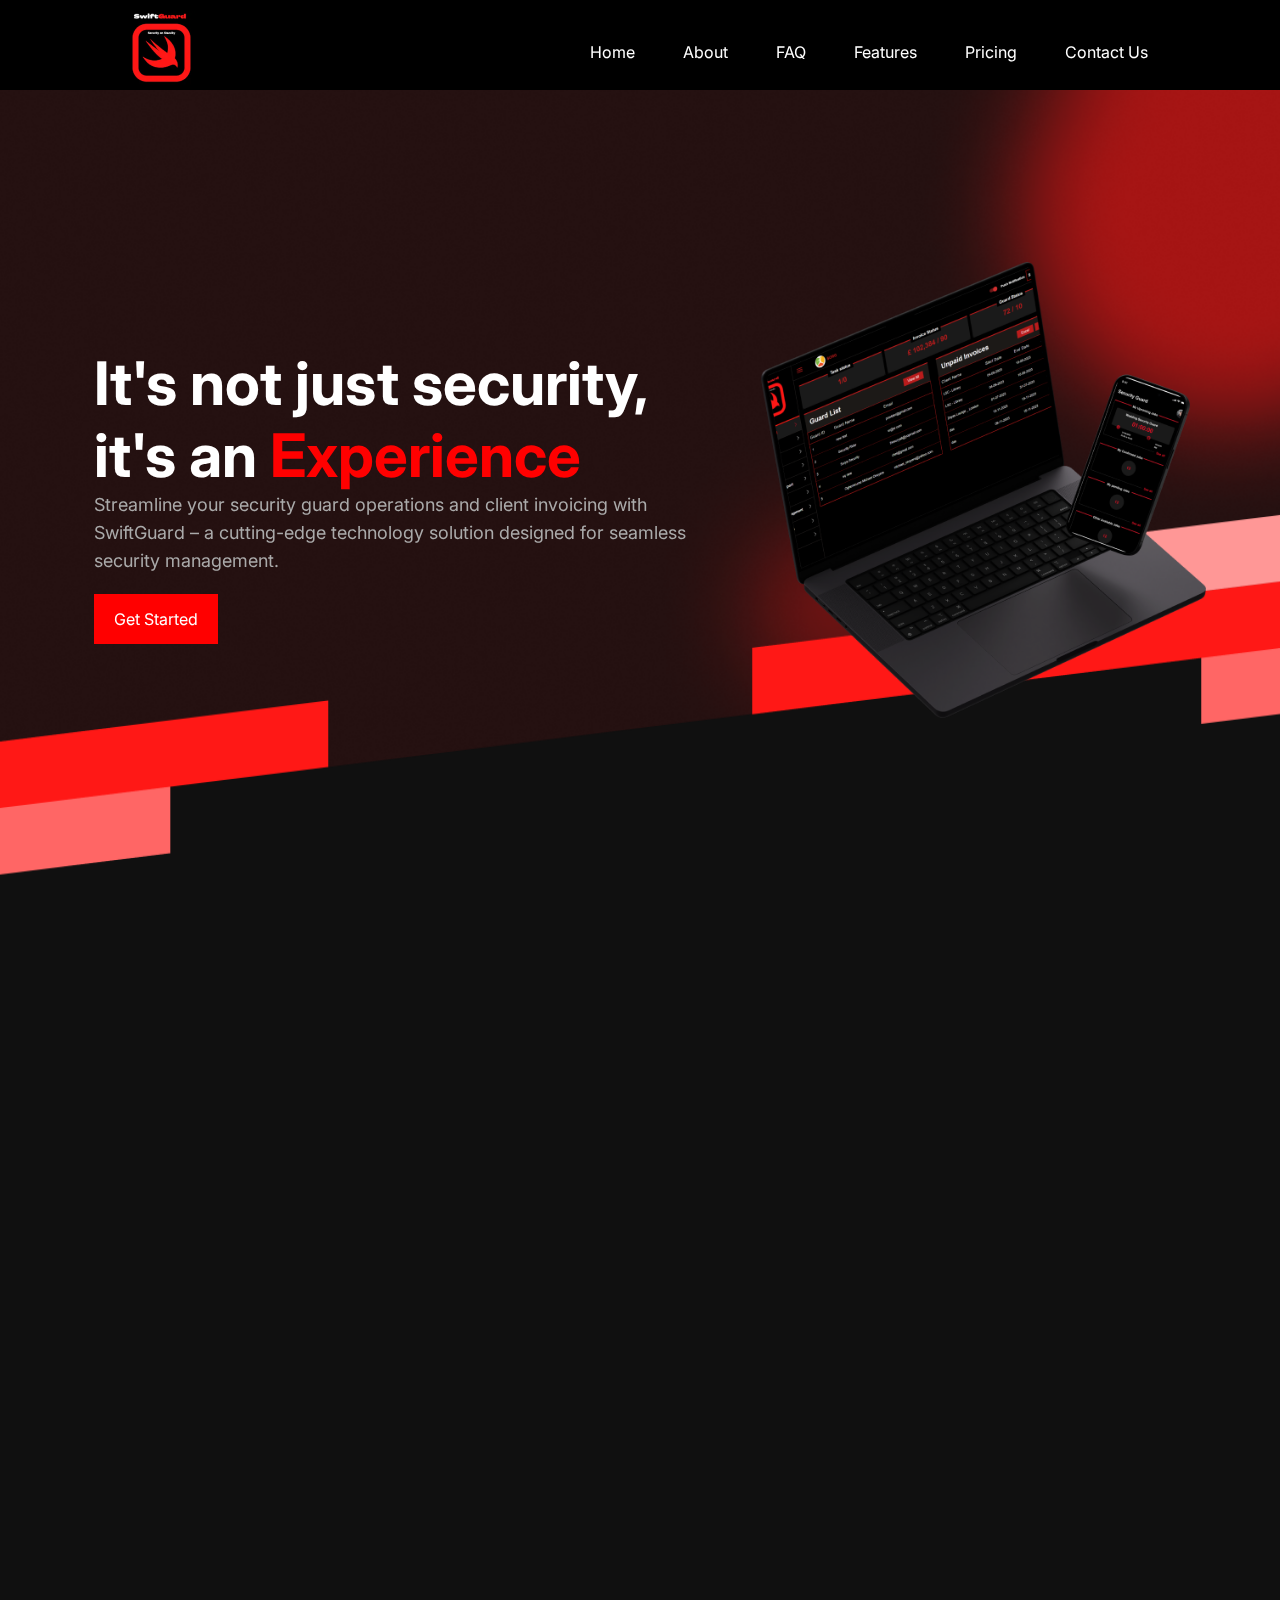
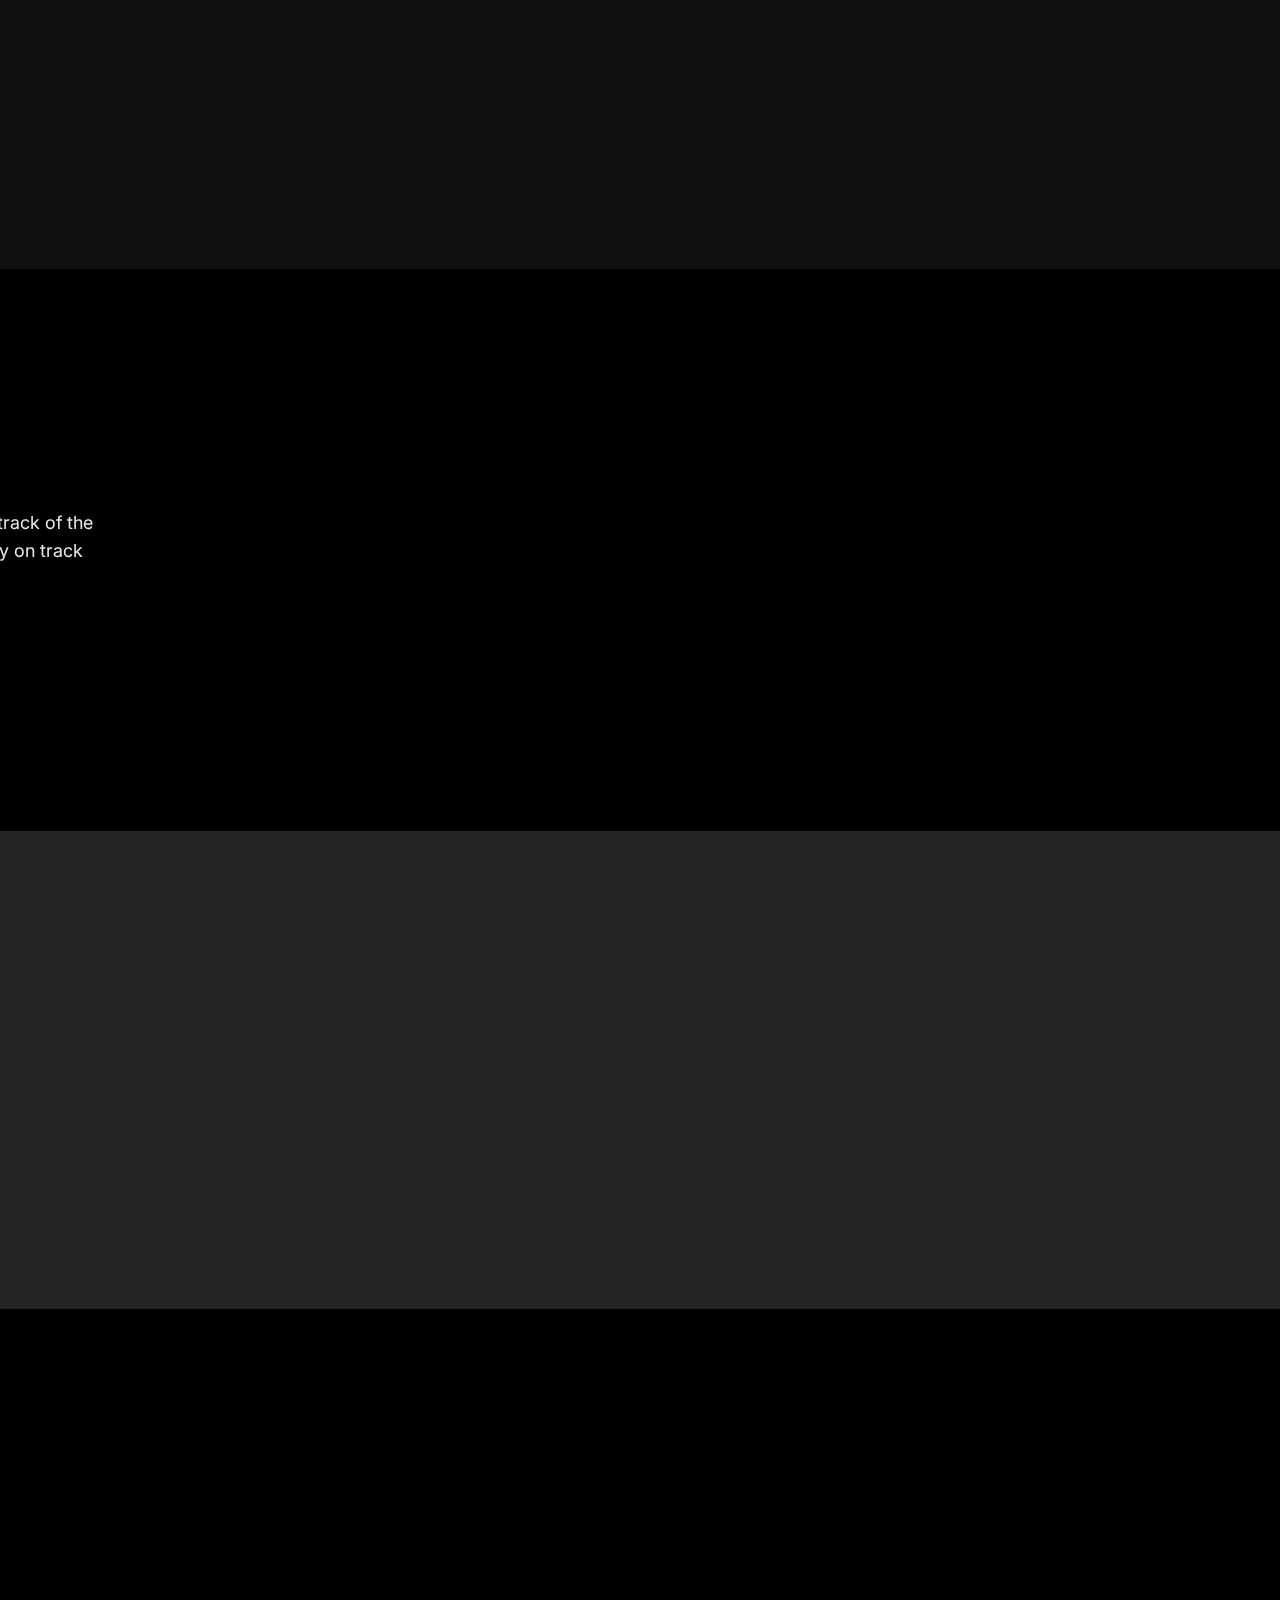
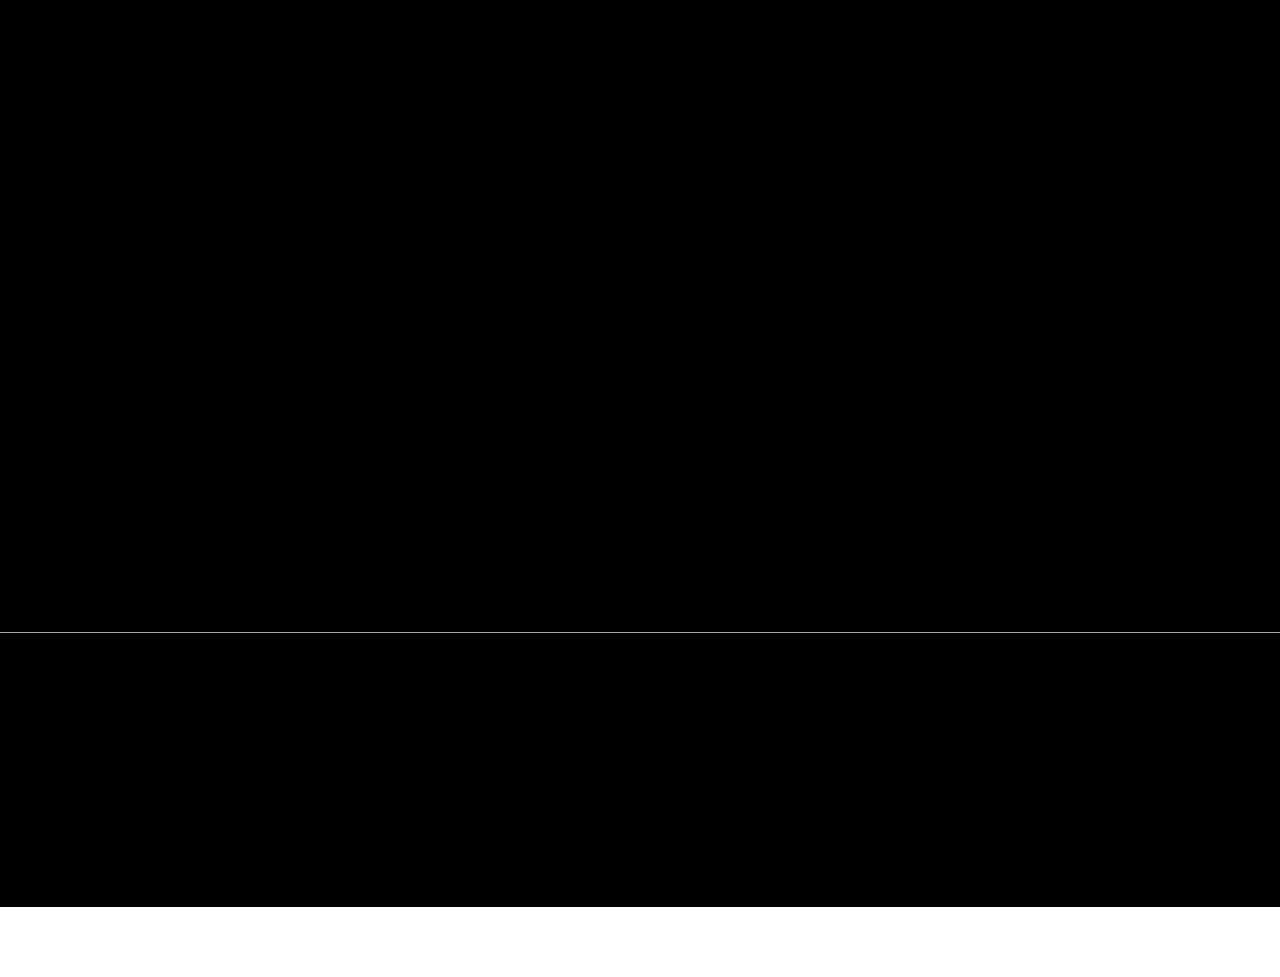
==== commit e98280f1: "Update index.html" ====
--- a/index.html
+++ b/index.html
@@ -66,7 +66,7 @@
             </div>
             <div class="flex-box">
                 <img src="images/base-feature4.svg" alt="">
-            <h3>Access to Multiple Uses</h3>
+            <h3 class="access-h3">Access to Multiple Uses</h3>
             <p> Use the 'Invite All' feature to quickly invite multiple security guards to a job.</p>
             </div>
             <div class="flex-box">
--- a/style.css
+++ b/style.css
@@ -13,7 +13,7 @@
     margin: 0;
     padding: 0;
     width: 100%;
-    height: 100vh;
+    height: auto;
 }
 
 #spinner {
@@ -43,7 +43,7 @@
     z-index: 10;
     padding: 10px 20px;
     height: 90px;
-    background-color: #000000;
+    background-color: black;
     position: fixed;
 }
 
@@ -92,7 +92,7 @@
     justify-content: center;
     background-size: cover;
     align-items: center;
-    margin-top: 30px;
+    margin-top: 40px;
     padding: 20px;
     position: relative;
     background-color: #101010;
@@ -179,6 +179,10 @@
 
 .second-section-div h3 {
     font-size: 30px;
+}
+
+.access-h3 {
+    white-space: nowrap;
 }
 
 .second-section-div p {
@@ -512,8 +516,7 @@
     align-items: center;
     padding: 0 8vw;
     top: 19px;
-    margin-top: 0.5px;
-    border-top: #aaa;
+    border-top: 1px solid #A9A9A9;
     padding-bottom: 30px;
 }
 
@@ -920,6 +923,244 @@
     display: none;
 }
 
+.faq {
+    background-color: #000000;
+    padding-top: 150px;
+    padding-bottom: 60px;
+}
+
+.faq-section1 {
+    text-align: center;
+    color: #E5E7EB;
+}
+
+.faq-section1 h1 {
+    font-size: 36px;
+    font-weight: 700;
+}
+
+.faq-section1 p {
+    font-size: 20px;
+    line-height: 60px;
+    font-weight: 500;
+}
+
+.search {
+    width: 1216px;
+    height: 91px;
+    background-color: #1a1a1a;
+    justify-content: center;
+    align-items: center;
+    display: flex;
+    margin-left: 75px;
+    margin-top: 25px;
+}
+
+.search-box {
+    width: 500px;
+    background:;
+    margin: 0px auto 0;
+    border-radius:;
+    z-index: 5;
+}
+ 
+.search input {
+    flex: 1;
+    width: 560px;
+    height: 43px;
+    padding: 1% 2%;
+    border: none;
+    outline: 0;
+}
+
+.search button {
+    width: 109px;
+    height: 43px;
+    padding: 0px 30px 0px 30px;
+    margin-left: 11px;
+    background-color: #ff1815;
+    color: white;
+    border: none;
+    cursor: pointer;
+}
+
+.search button:hover {
+    background-color: #8a0303;
+}
+/**/
+input#faq-search {
+    background-color: #000;
+    color: #fff;
+    border-color: #fff;
+}
+
+button#search-button {
+    background-color: #ff0000;
+    color: #fff;
+}
+
+.list-group-item {
+    background-color: #111;
+    color: #fff;
+    border-color: #ff0000;
+}
+
+/**/
+
+.row {
+    display: flex;
+    align-items: center;
+    padding: 1px 2px;
+}
+
+.mob-sec {
+    display: flex;
+    align-items: center;
+    gap: 83px;
+    margin-left: 75px;
+    margin-top: 50px;
+}
+
+.mo-h4 {
+    background-color: #1a1a1a;
+    width: 350px;
+    height: 93px;
+    border-top: 3px solid #ff1714;
+    align-items: center;
+    justify-content: center;
+    display: flex;
+}
+
+.we-h4 {
+    background-color: #1a1a1a;
+    width: 350px;
+    height: 93px;
+    border-top: 3px solid #ff1714;
+    align-items: center;
+    justify-content: center;
+    display: flex;
+}
+
+.sub-h4 {
+    background-color: #1a1a1a;
+    width: 350px;
+    height: 93px;
+    border-top: 3px solid #ff1714;
+    align-items: center;
+    justify-content: center;
+    display: flex;
+}
+
+.faq-section2 {
+    background-color: #242424;
+    height: 1250px;
+    border-bottom: 50px solid black;
+}
+
+.freq h1 {
+    font-size: 48px;
+    line-height: 60px;
+    color: #E5E7EB;
+    padding-top: 75px;
+    padding-left: 75px;
+}
+
+.faqdropdown {
+    width: 1216px;
+    height: 120px;
+    border-radius: 8px;
+    padding: 1.5rem;
+    margin-top: 40px;
+    margin-left: 75px;
+    
+}
+
+.faqdropdown .faq-title {
+   
+}
+
+.faqdropdown {
+    flex: 1;
+    min-width: 320px;
+}
+
+.faq-title {
+    background-color: #000000;
+    width: 1216px;
+    margin-left: -55px;
+    position: relative;
+    display: block;
+    width: 100%;
+    padding: 30px 30px 30px 60px;
+    font-size: 18px;
+    line-height: 28px;
+    color: #E5E7EB;
+    left: 33px;
+    border-top-left-radius: 8px;
+    border-top-right-radius: 8px;
+}
+
+.faq-title::after {
+    width: 10px;
+    height: 10px;
+    content: "";
+    float: right;
+    color: #E61125;
+    margin-right: 50px;
+    margin-bottom: 15px;
+    border-style: solid;
+    border-width: 2px 2px 0 0;
+    transform: rotate(135deg);
+    transition: 0.4s ease-in-out;
+}
+
+.faq-detail {
+    background-color: #000000;
+    color: #E5E7EB;
+    line-height: 1.5;
+    letter-spacing: 1;
+    max-height: 0;
+    overflow: hidden;
+    transition: 0.3s ease-in-out;
+    font-size: 16px;
+    width: 1168px;
+    height: 90px;
+    border-bottom-left-radius: 8px;
+    border-bottom-right-radius: 8px;
+    padding-left: 53px;
+    padding-top: 20px;
+    margin-left: -22px;
+    margin-bottom: 20px;
+}
+
+.faq-detail p {
+
+}
+
+.faq-detail::after {
+    border-top: 1px solid #8a0303;
+}
+
+.faq-trigger {
+    display: none;
+}
+
+.faq-trigger:checked + .faq-title + .faq-detail {
+    max-height: 300px;
+}
+
+.faq-trigger:checked + .faq-title::after {
+    transform: rotate(25deg);
+    transition: 0.4s ease-in-out;
+}
+
+
+
+
+
+
+
+
 @media (max-width: 768px) {
     .navbar {
         flex-direction: column;
